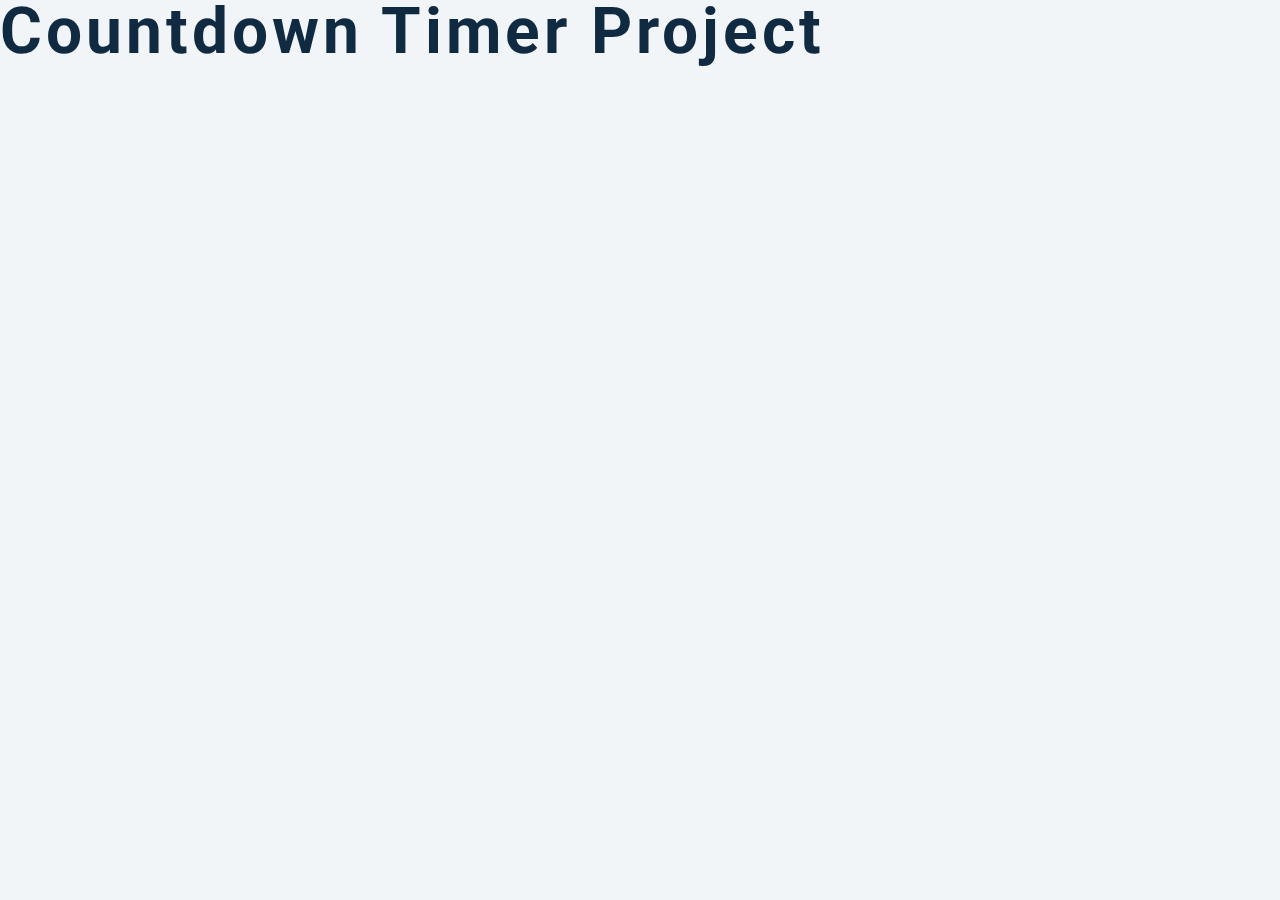
==== CountdownTimer/index.html @ 9bcef2d7 "add countdown timer project setup files" ====
<!DOCTYPE html>
<html lang="en">
  <head>
    <meta charset="UTF-8" />
    <meta name="viewport" content="width=device-width, initial-scale=1.0" />
    <title>Countdown</title>

    <!-- styles -->
    <link rel="stylesheet" href="styles.css" />
  </head>
  <body>
    <h1>countdown timer project</h1>
    <!-- javascript -->
    <script src="app.js"></script>
  </body>
</html>
---- CountdownTimer/styles.css ----
/*
=============== 
Fonts
===============
*/
@import url("https://fonts.googleapis.com/css?family=Open+Sans|Roboto:400,700&display=swap");

/*
=============== 
Variables
===============
*/

:root {
  /* dark shades of primary color*/
  --clr-primary-1: hsl(205, 86%, 17%);
  --clr-primary-2: hsl(205, 77%, 27%);
  --clr-primary-3: hsl(205, 72%, 37%);
  --clr-primary-4: hsl(205, 63%, 48%);
  /* primary/main color */
  --clr-primary-5: #49a6e9;
  /* lighter shades of primary color */
  --clr-primary-6: hsl(205, 89%, 70%);
  --clr-primary-7: hsl(205, 90%, 76%);
  --clr-primary-8: hsl(205, 86%, 81%);
  --clr-primary-9: hsl(205, 90%, 88%);
  --clr-primary-10: hsl(205, 100%, 96%);
  /* darkest grey - used for headings */
  --clr-grey-1: hsl(209, 61%, 16%);
  --clr-grey-2: hsl(211, 39%, 23%);
  --clr-grey-3: hsl(209, 34%, 30%);
  --clr-grey-4: hsl(209, 28%, 39%);
  /* grey used for paragraphs */
  --clr-grey-5: hsl(210, 22%, 49%);
  --clr-grey-6: hsl(209, 23%, 60%);
  --clr-grey-7: hsl(211, 27%, 70%);
  --clr-grey-8: hsl(210, 31%, 80%);
  --clr-grey-9: hsl(212, 33%, 89%);
  --clr-grey-10: hsl(210, 36%, 96%);
  --clr-white: #fff;
  --clr-red-dark: hsl(360, 67%, 44%);
  --clr-red-light: hsl(360, 71%, 66%);
  --clr-green-dark: hsl(125, 67%, 44%);
  --clr-green-light: hsl(125, 71%, 66%);
  --clr-black: #222;
  --clr-gold: #c59d5f;
  --ff-primary: "Roboto", sans-serif;
  --ff-secondary: "Open Sans", sans-serif;
  --transition: all 0.3s linear;
  --spacing: 0.25rem;
  --radius: 0.5rem;
  --light-shadow: 0 5px 15px rgba(0, 0, 0, 0.1);
  --dark-shadow: 0 5px 15px rgba(0, 0, 0, 0.2);
  --max-width: 1170px;
  --fixed-width: 620px;
}
/*
=============== 
Global Styles
===============
*/

*,
::after,
::before {
  margin: 0;
  padding: 0;
  box-sizing: border-box;
}
body {
  font-family: var(--ff-secondary);
  background: var(--clr-grey-10);
  color: var(--clr-grey-1);
  line-height: 1.5;
  font-size: 0.875rem;
}
ul {
  list-style-type: none;
}
a {
  text-decoration: none;
}
img:not(.logo) {
  width: 100%;
}
img {
  display: block;
}

h1,
h2,
h3,
h4 {
  letter-spacing: var(--spacing);
  text-transform: capitalize;
  line-height: 1.25;
  margin-bottom: 0.75rem;
  font-family: var(--ff-primary);
}
h1 {
  font-size: 3rem;
}
h2 {
  font-size: 2rem;
}
h3 {
  font-size: 1.25rem;
}
h4 {
  font-size: 0.875rem;
}
p {
  margin-bottom: 1.25rem;
  color: var(--clr-grey-5);
}
@media screen and (min-width: 800px) {
  h1 {
    font-size: 4rem;
  }
  h2 {
    font-size: 2.5rem;
  }
  h3 {
    font-size: 1.75rem;
  }
  h4 {
    font-size: 1rem;
  }
  body {
    font-size: 1rem;
  }
  h1,
  h2,
  h3,
  h4 {
    line-height: 1;
  }
}
/*  global classes */

.btn {
  text-transform: uppercase;
  background: transparent;
  color: var(--clr-black);
  padding: 0.375rem 0.75rem;
  letter-spacing: var(--spacing);
  display: inline-block;
  transition: var(--transition);
  font-size: 0.875rem;
  border: 2px solid var(--clr-black);
  cursor: pointer;
  box-shadow: 0 1px 3px rgba(0, 0, 0, 0.2);
  border-radius: var(--radius);
}
.btn:hover {
  color: var(--clr-white);
  background: var(--clr-black);
}
/* section */
.section {
  padding: 5rem 0;
}

.section-center {
  width: 90vw;
  margin: 5rem auto;
  max-width: 1170px;
}

main {
  min-height: 100vh;
  display: grid;
  place-items: center;
}
/*
=============== 
Countdown Timer
===============
*/
.gift-img {
  margin-bottom: 2rem;
}
.gift-info h3 {
  text-transform: uppercase;
  color: var(--clr-primary-3);
}
.gift-info p {
  color: var(--clr-grey-6);
}
.date {
  color: var(--clr-grey-5);
  font-size: 0.85rem;
}
@media screen and (min-width: 992px) {
  .section-center {
    display: grid;
    grid-template-columns: 1fr 1fr;
    place-items: center;
    gap: 3rem;
    width: 95vw;
  }
  .gift-img {
    margin-bottom: 0;
  }
}
.gift-info p {
  margin: 2rem 0;
}
.deadline {
  display: flex;
}
.deadline-format {
  background: var(--clr-grey-1);
  color: var(--clr-white);
  margin-right: 1rem;
  width: 5rem;
  height: 5rem;
  display: grid;
  place-items: center;
  text-align: center;
}
.deadline-format span {
  display: block;
  text-transform: uppercase;
  letter-spacing: 2px;
  font-size: 0.85rem;
}
.deadline h4:not(.expired) {
  font-size: 2rem;
  margin-bottom: 0.25rem;
  letter-spacing: var(--spacing);
}
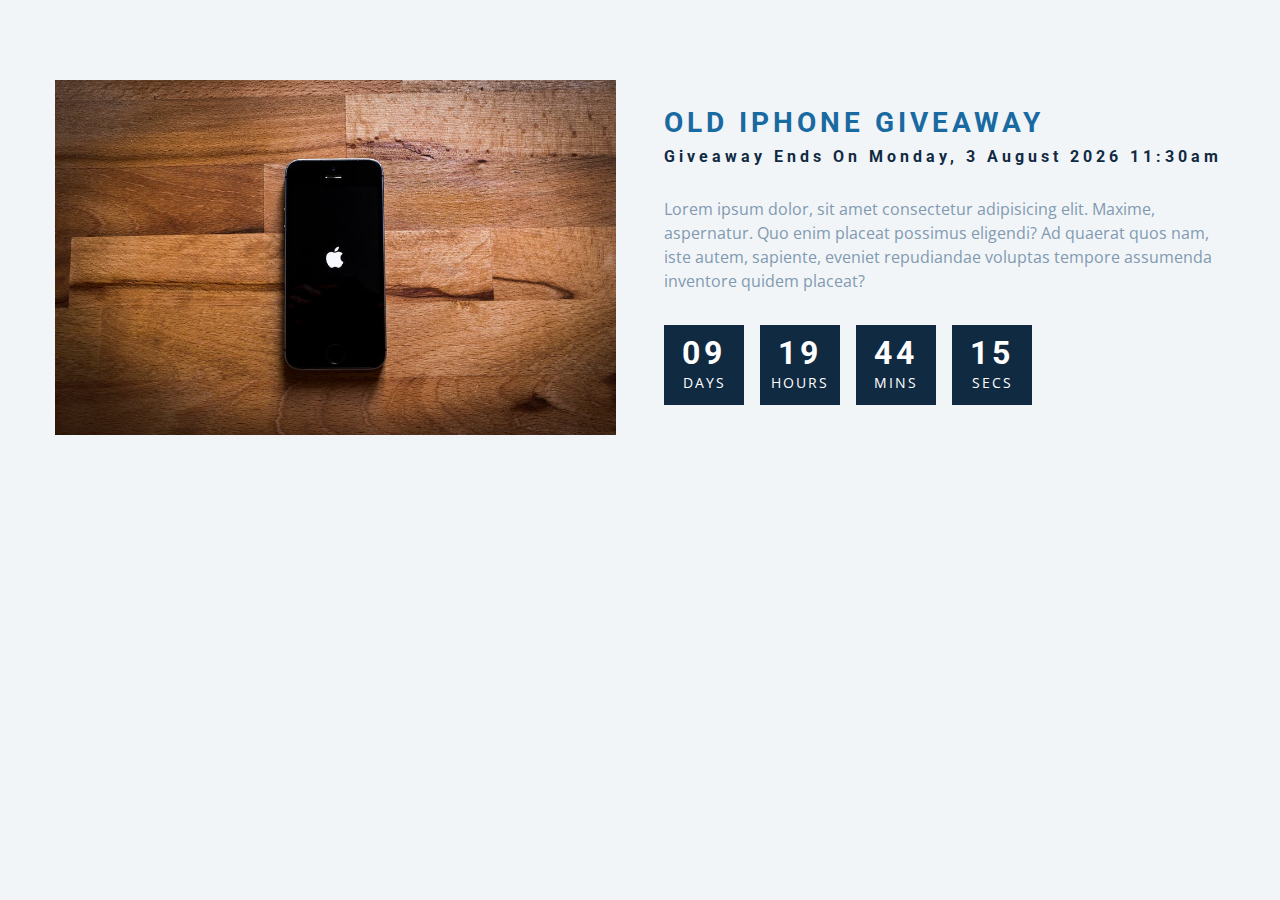
==== commit aca8cea6: "set up countdown timer" ====
--- a/CountdownTimer/index.html
+++ b/CountdownTimer/index.html
@@ -9,7 +9,52 @@
     <link rel="stylesheet" href="styles.css" />
   </head>
   <body>
-    <h1>countdown timer project</h1>
+    <section class="section-center">
+      <article class="gift-img">
+        <img src="./gift.jpeg" alt="gift picture">
+      </article>
+      <article class="gift-info">
+        <h3>old iphone giveaway</h3>
+        <h4 class="giveaway">
+          giveaway ends on Sunday, April 24, 2020 at 8:00am
+        </h4>
+        <p>Lorem ipsum dolor, sit amet consectetur adipisicing elit. Maxime, aspernatur. Quo enim placeat possimus eligendi? Ad quaerat quos nam, iste autem, sapiente, eveniet repudiandae voluptas tempore assumenda inventore quidem placeat?</p>
+        <div class="deadline">
+          <!-- days -->
+          <div class="deadline-format">
+            <div>
+              <h4 class="days">34</h4>
+              <span>days</span>
+            </div>
+          </div>
+          <!-- end of item -->
+          <!-- hours -->
+          <div class="deadline-format">
+            <div>
+              <h4 class="hours">34</h4>
+              <span>hours</span>
+            </div>
+          </div>
+          <!-- end of item -->
+          <!-- mins -->
+          <div class="deadline-format">
+            <div>
+              <h4 class="mins">34</h4>
+              <span>mins</span>
+            </div>
+          </div>
+          <!-- end of item -->
+          <!-- secs -->
+          <div class="deadline-format">
+            <div>
+              <h4 class="secs">34</h4>
+              <span>secs</span>
+            </div>
+          </div>
+          <!-- end of item -->
+        </div>
+      </article>
+    </section>
     <!-- javascript -->
     <script src="app.js"></script>
   </body>
